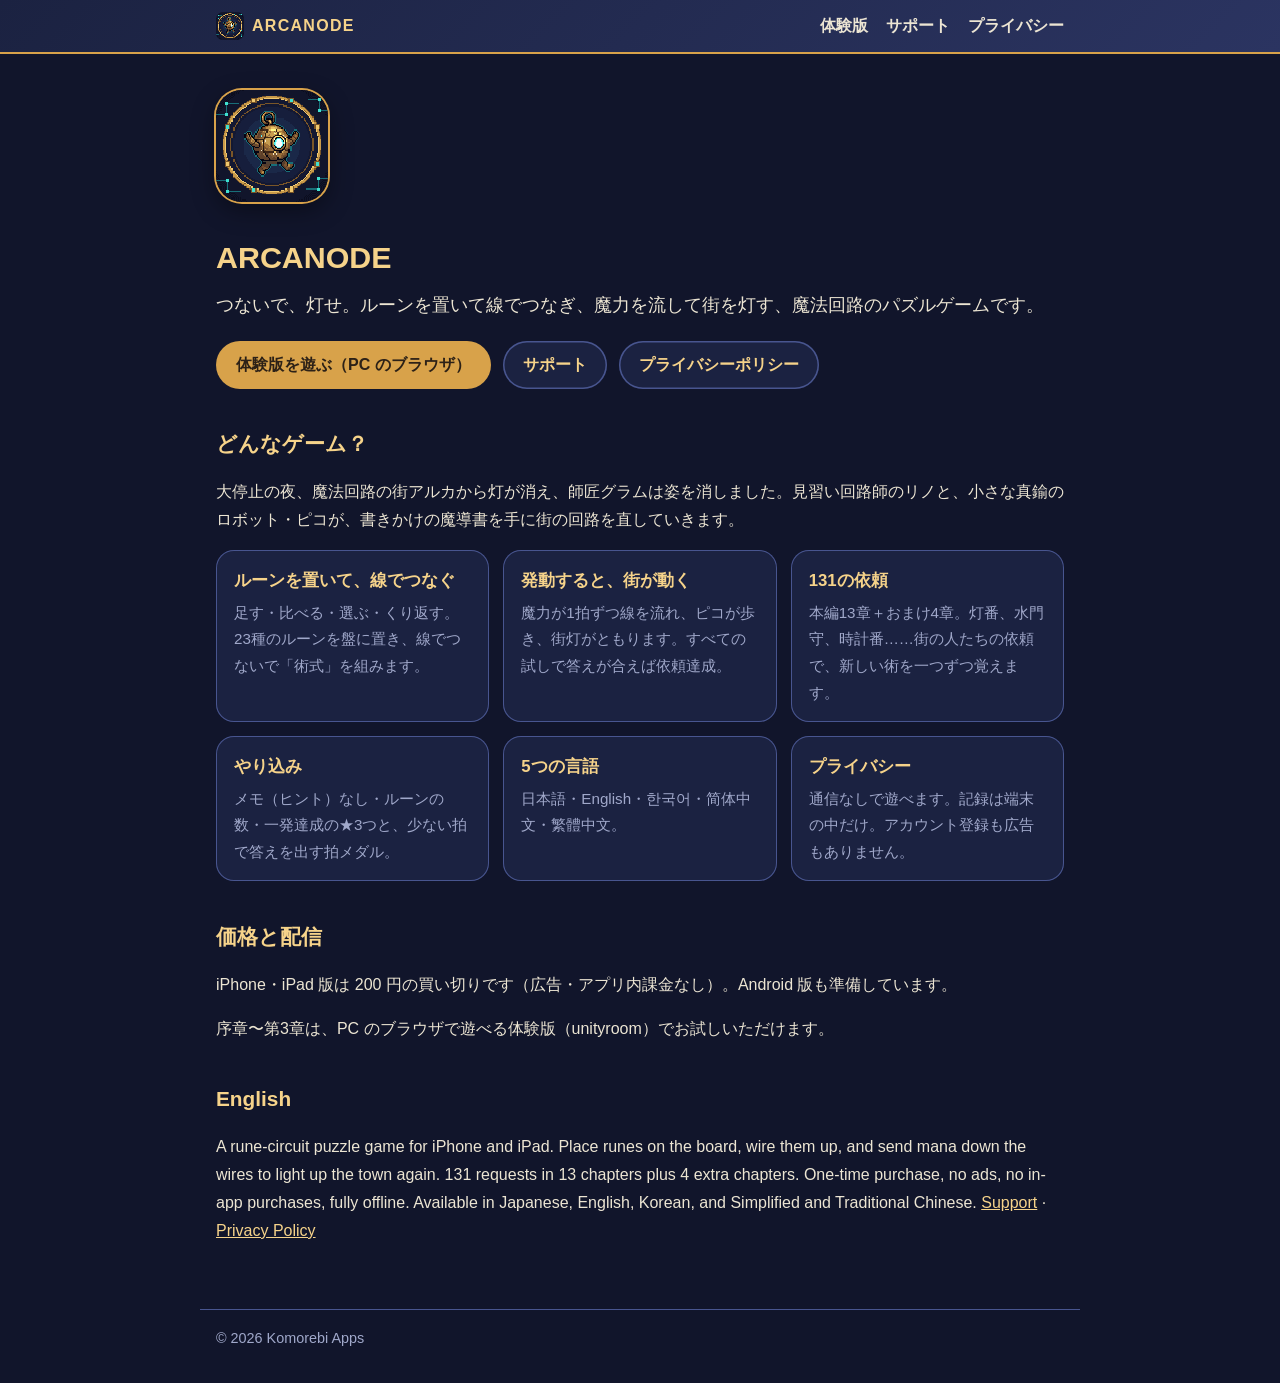
==== index.html @ fc952604 "ARCANODE の紹介・サポート・プライバシーポリシーのページ Co-Authored-By: Claude Opus 5.5 <noreply@anthropic.com> Claude-Sess" ====
<!doctype html>
<html lang="ja">
<head>
<meta charset="utf-8">
<meta name="viewport" content="width=device-width, initial-scale=1">
<title>ARCANODE（アルカノード）- つないで、灯せ。魔法回路パズル</title>
<meta name="description" content="ルーンを置いて線でつなぎ、魔力を流して街を灯す、魔法回路のパズルゲーム。iPhone・iPad 版と、PC のブラウザで遊べる体験版。">
<link rel="icon" href="icon.png">
<link rel="stylesheet" href="site.css">
</head>
<body>
<header class="top-bar">
  <nav>
    <a class="brand" href="./"><img src="icon.png" alt="">ARCANODE</a>
    <a href="https://unityroom.com/games/arcanode">体験版</a>
    <a href="support/">サポート</a>
    <a href="privacy/">プライバシー</a>
  </nav>
</header>
<main>
<section class="hero">
  <img class="icon" src="icon.png" alt="ARCANODE のアイコン">
  <div>
    <h1>ARCANODE</h1>
    <p class="lead">つないで、灯せ。ルーンを置いて線でつなぎ、魔力を流して街を灯す、魔法回路のパズルゲームです。</p>
  </div>
</section>
<div class="buttons">
  <a class="button" href="https://unityroom.com/games/arcanode">体験版を遊ぶ（PC のブラウザ）</a>
  <a class="button secondary" href="support/">サポート</a>
  <a class="button secondary" href="privacy/">プライバシーポリシー</a>
</div>

<h2>どんなゲーム？</h2>
<p>大停止の夜、魔法回路の街アルカから灯が消え、師匠グラムは姿を消しました。見習い回路師のリノと、小さな真鍮のロボット・ピコが、書きかけの魔導書を手に街の回路を直していきます。</p>
<div class="cards">
  <div class="card"><h3>ルーンを置いて、線でつなぐ</h3><p>足す・比べる・選ぶ・くり返す。23種のルーンを盤に置き、線でつないで「術式」を組みます。</p></div>
  <div class="card"><h3>発動すると、街が動く</h3><p>魔力が1拍ずつ線を流れ、ピコが歩き、街灯がともります。すべての試しで答えが合えば依頼達成。</p></div>
  <div class="card"><h3>131の依頼</h3><p>本編13章＋おまけ4章。灯番、水門守、時計番……街の人たちの依頼で、新しい術を一つずつ覚えます。</p></div>
  <div class="card"><h3>やり込み</h3><p>メモ（ヒント）なし・ルーンの数・一発達成の★3つと、少ない拍で答えを出す拍メダル。</p></div>
  <div class="card"><h3>5つの言語</h3><p>日本語・English・한국어・简体中文・繁體中文。</p></div>
  <div class="card"><h3>プライバシー</h3><p>通信なしで遊べます。記録は端末の中だけ。アカウント登録も広告もありません。</p></div>
</div>

<h2>価格と配信</h2>
<p>iPhone・iPad 版は 200 円の買い切りです（広告・アプリ内課金なし）。Android 版も準備しています。</p>
<p>序章〜第3章は、PC のブラウザで遊べる体験版（unityroom）でお試しいただけます。</p>

<h2 lang="en">English</h2>
<p lang="en">A rune-circuit puzzle game for iPhone and iPad. Place runes on the board, wire them up, and send mana down the wires to light up the town again. 131 requests in 13 chapters plus 4 extra chapters. One-time purchase, no ads, no in-app purchases, fully offline. Available in Japanese, English, Korean, and Simplified and Traditional Chinese. <a href="support/">Support</a> · <a href="privacy/en.html">Privacy Policy</a></p>
</main>
<footer>© 2026 Komorebi Apps</footer>
</body>
</html>
---- site.css ----
/* 公開ページ（紹介・サポート・プライバシーポリシー）の共通スタイル。色はゲームの夜と真鍮の色に合わせる */
:root {
  --accent: #f6d38a;
  --grad-a: #1b2241;
  --grad-b: #2b3461;
  --brass: #d8a24a;
  --text: #ece5d3;
  --secondary: #a0a8ca;
  --bg: #11152b;
  --card: #1b2241;
  --line: #48558f;
  color-scheme: dark;
}

* {
  box-sizing: border-box;
}
body {
  margin: 0;
  font-family:
    -apple-system, BlinkMacSystemFont, "Hiragino Sans",
    "Hiragino Kaku Gothic ProN", "Segoe UI", "Yu Gothic UI", Meiryo, sans-serif;
  line-height: 1.75;
  color: var(--text);
  background: var(--bg);
}
a {
  color: var(--accent);
}

.top-bar {
  background: linear-gradient(135deg, var(--grad-a), var(--grad-b));
  border-bottom: 2px solid var(--brass);
  color: var(--text);
}
.top-bar nav {
  max-width: 880px;
  margin: 0 auto;
  padding: 12px 16px;
  display: flex;
  gap: 18px;
  flex-wrap: wrap;
  align-items: center;
}
.top-bar a {
  color: var(--text);
  text-decoration: none;
  font-weight: 600;
}
.top-bar .brand {
  margin-right: auto;
  display: flex;
  align-items: center;
  gap: 8px;
  color: var(--accent);
  letter-spacing: 0.08em;
}
.top-bar .brand img {
  width: 28px;
  height: 28px;
  border-radius: 7px;
  image-rendering: pixelated;
}

main {
  max-width: 880px;
  margin: 0 auto;
  padding: 24px 16px 48px;
}
h1 {
  font-size: 1.9rem;
  line-height: 1.3;
  margin: 0.4em 0;
  color: var(--accent);
}
h2 {
  font-size: 1.3rem;
  margin: 1.8em 0 0.5em;
  color: var(--accent);
}
p,
li {
  color: var(--text);
}
.muted {
  color: var(--secondary);
}

.hero {
  display: flex;
  gap: 24px;
  align-items: center;
  flex-wrap: wrap;
  margin: 12px 0 8px;
}
.hero img.icon {
  width: 112px;
  height: 112px;
  border-radius: 26px;
  image-rendering: pixelated;
  box-shadow: 0 0 0 2px var(--brass), 0 8px 24px rgb(0 0 0 / 0.4);
}
.hero .lead {
  font-size: 1.1rem;
  margin: 0;
}

.buttons {
  display: flex;
  gap: 12px;
  flex-wrap: wrap;
  margin: 20px 0;
}
.button {
  display: inline-block;
  padding: 10px 20px;
  border-radius: 99px;
  font-weight: 700;
  text-decoration: none;
  background: var(--brass);
  color: #2c2117;
}
.button.secondary {
  background: var(--card);
  color: var(--accent);
  box-shadow: inset 0 0 0 1.5px var(--line);
}

.cards {
  display: grid;
  grid-template-columns: repeat(auto-fit, minmax(240px, 1fr));
  gap: 14px;
}
.card {
  background: var(--card);
  border-radius: 18px;
  padding: 16px 18px;
  box-shadow: inset 0 0 0 1px var(--line);
}
.card h3 {
  margin: 0 0 4px;
  font-size: 1.05rem;
  color: var(--accent);
}
.card p {
  margin: 0;
  color: var(--secondary);
  font-size: 0.95rem;
}

.shots {
  display: flex;
  gap: 14px;
  overflow-x: auto;
  padding: 8px 0 12px;
}
.shots img {
  height: 420px;
  border-radius: 24px;
  box-shadow: 0 6px 20px rgb(0 0 0 / 0.4);
  flex: none;
}

.faq dt {
  font-weight: 700;
  margin-top: 1.2em;
}
.faq dd {
  margin: 0.2em 0 0;
  color: var(--secondary);
}

footer {
  max-width: 880px;
  margin: 0 auto;
  padding: 16px 16px 32px;
  color: var(--secondary);
  font-size: 0.9rem;
  border-top: 1px solid var(--line);
}

@media (max-width: 600px) {
  h1 {
    font-size: 1.5rem;
  }
  .hero img.icon {
    width: 84px;
    height: 84px;
    border-radius: 20px;
  }
  .shots img {
    height: 340px;
  }
}
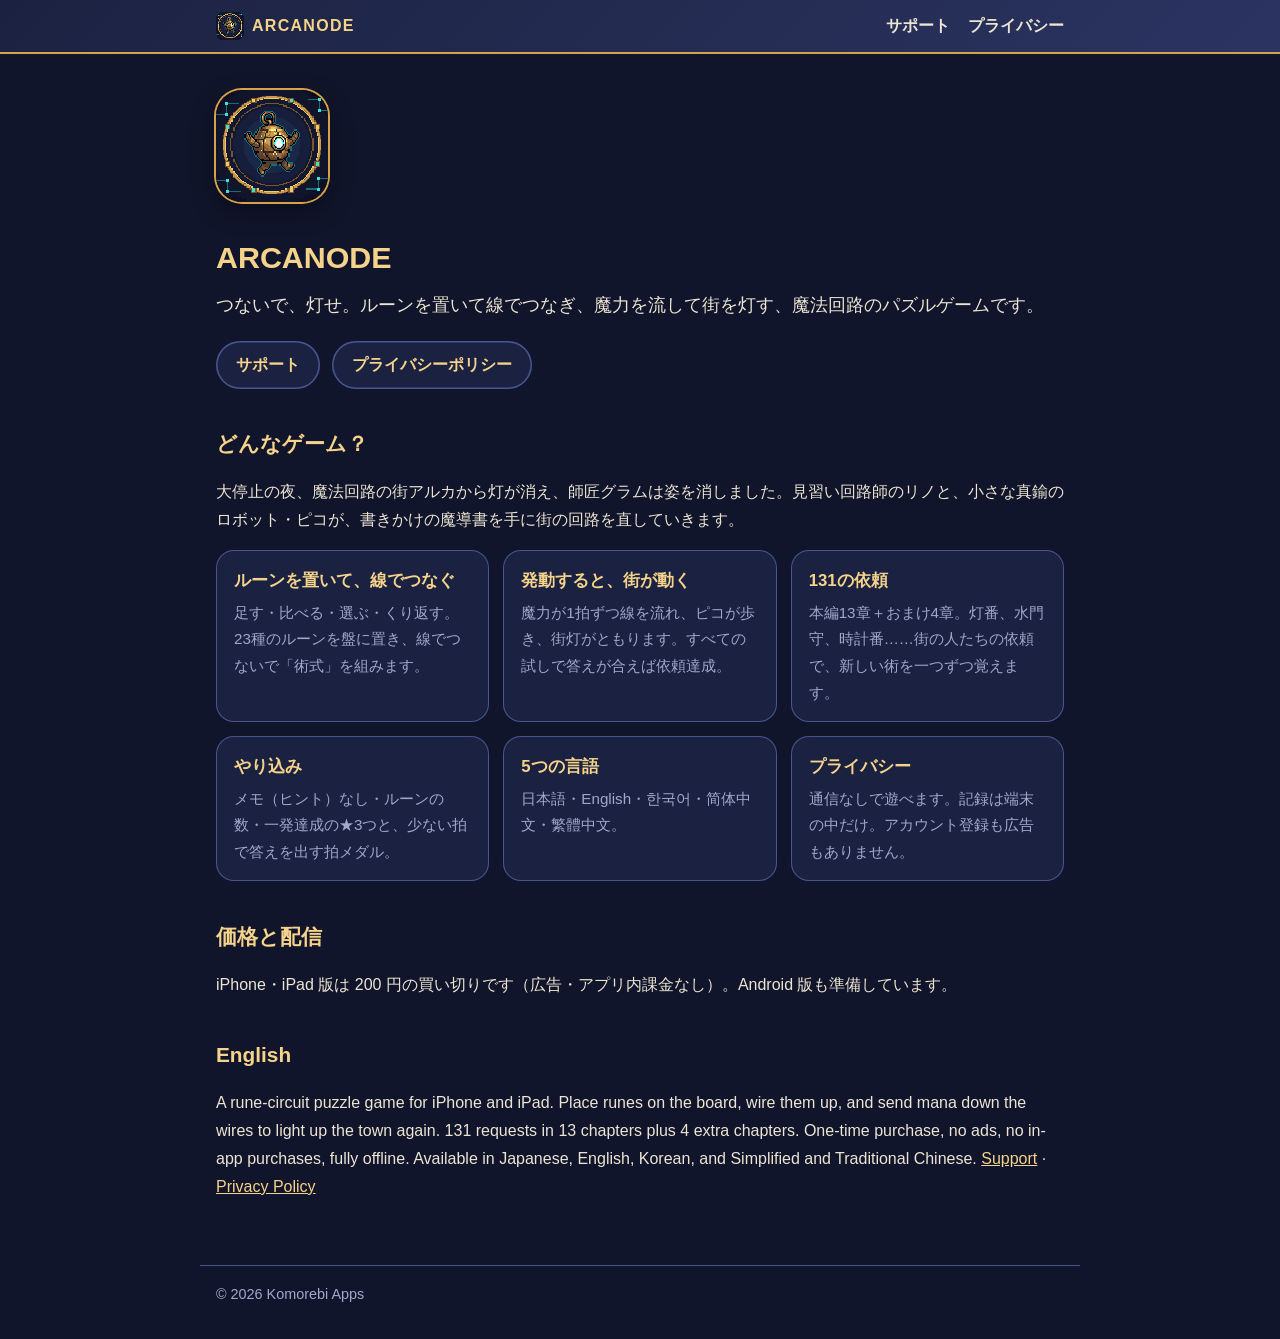
==== commit 847723bd: "体験版の公開まで unityroom へのリンクを外す Co-Authored-By: Claude Opus 5.5 <noreply@anthropic.com> Claude-Session: " ====
--- a/index.html
+++ b/index.html
@@ -4,7 +4,7 @@
 <meta charset="utf-8">
 <meta name="viewport" content="width=device-width, initial-scale=1">
 <title>ARCANODE（アルカノード）- つないで、灯せ。魔法回路パズル</title>
-<meta name="description" content="ルーンを置いて線でつなぎ、魔力を流して街を灯す、魔法回路のパズルゲーム。iPhone・iPad 版と、PC のブラウザで遊べる体験版。">
+<meta name="description" content="ルーンを置いて線でつなぎ、魔力を流して街を灯す、魔法回路のパズルゲーム。iPhone・iPad 版。">
 <link rel="icon" href="icon.png">
 <link rel="stylesheet" href="site.css">
 </head>
@@ -12,7 +12,6 @@
 <header class="top-bar">
   <nav>
     <a class="brand" href="./"><img src="icon.png" alt="">ARCANODE</a>
-    <a href="https://unityroom.com/games/arcanode">体験版</a>
     <a href="support/">サポート</a>
     <a href="privacy/">プライバシー</a>
   </nav>
@@ -26,7 +25,6 @@
   </div>
 </section>
 <div class="buttons">
-  <a class="button" href="https://unityroom.com/games/arcanode">体験版を遊ぶ（PC のブラウザ）</a>
   <a class="button secondary" href="support/">サポート</a>
   <a class="button secondary" href="privacy/">プライバシーポリシー</a>
 </div>
@@ -44,7 +42,6 @@
 
 <h2>価格と配信</h2>
 <p>iPhone・iPad 版は 200 円の買い切りです（広告・アプリ内課金なし）。Android 版も準備しています。</p>
-<p>序章〜第3章は、PC のブラウザで遊べる体験版（unityroom）でお試しいただけます。</p>
 
 <h2 lang="en">English</h2>
 <p lang="en">A rune-circuit puzzle game for iPhone and iPad. Place runes on the board, wire them up, and send mana down the wires to light up the town again. 131 requests in 13 chapters plus 4 extra chapters. One-time purchase, no ads, no in-app purchases, fully offline. Available in Japanese, English, Korean, and Simplified and Traditional Chinese. <a href="support/">Support</a> · <a href="privacy/en.html">Privacy Policy</a></p>
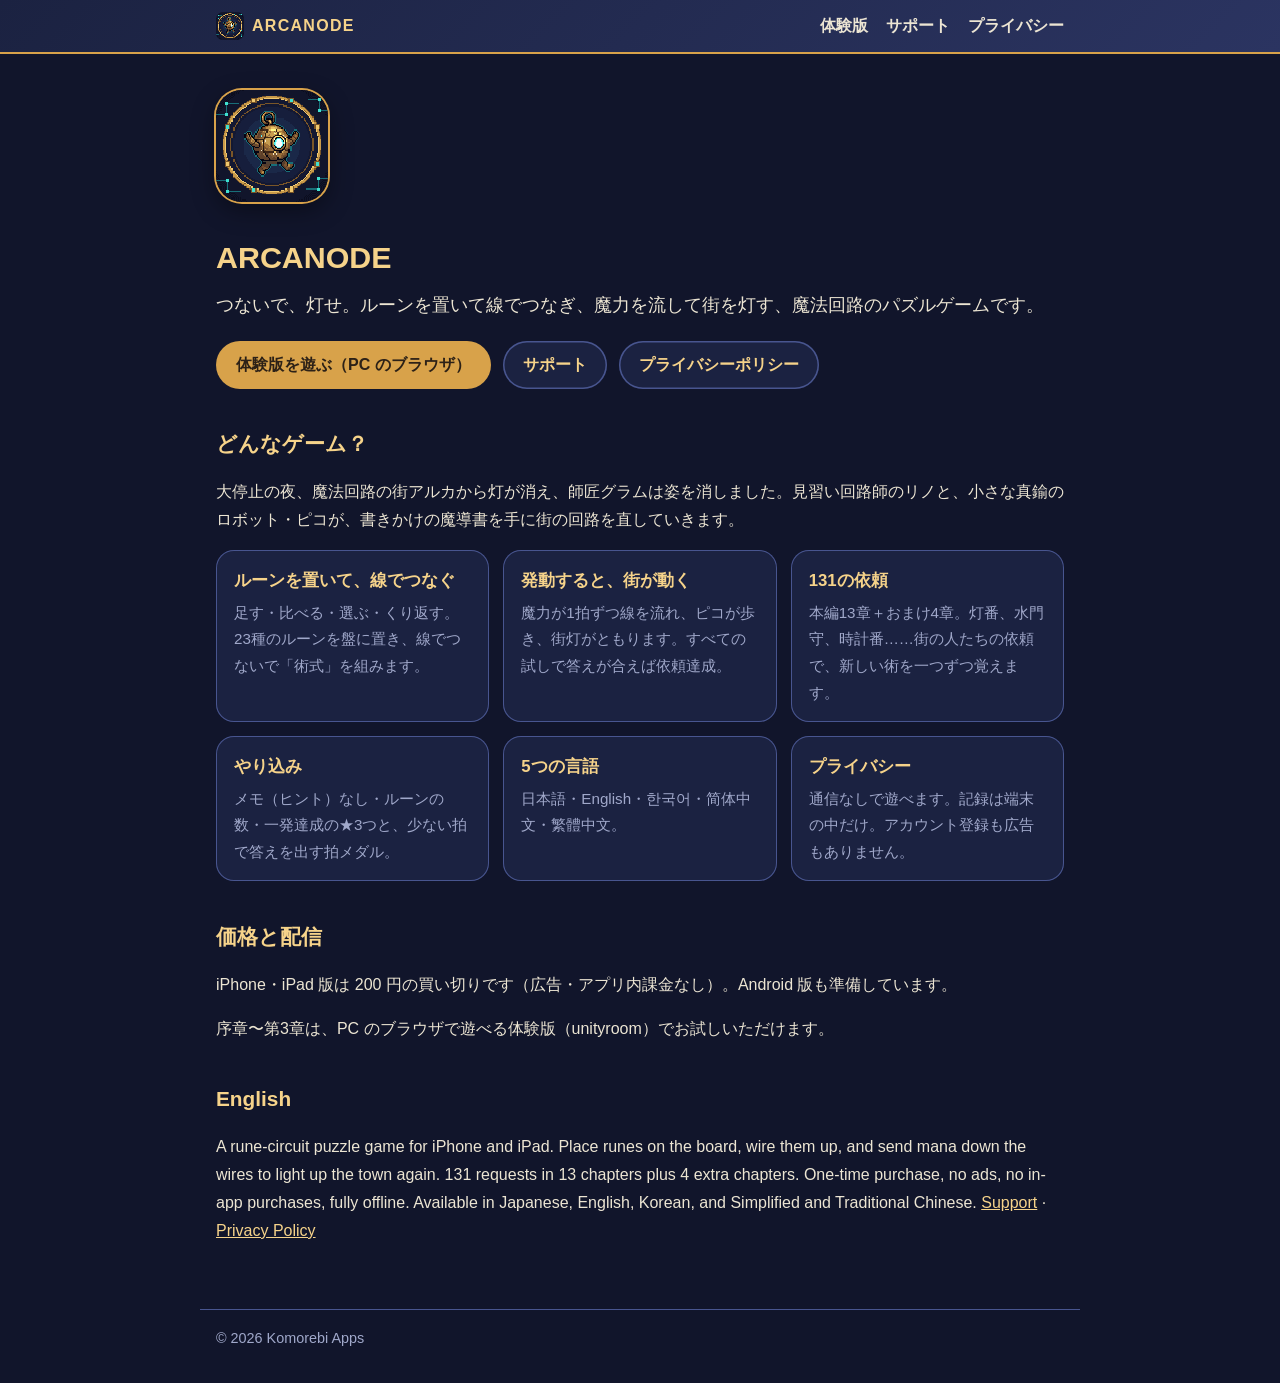
==== commit 9e3d1b0e: "unityroom の体験版を公開したのでリンクを戻す Co-Authored-By: Claude Opus 5.5 <noreply@anthropic.com> Claude-Session: " ====
--- a/index.html
+++ b/index.html
@@ -4,7 +4,7 @@
 <meta charset="utf-8">
 <meta name="viewport" content="width=device-width, initial-scale=1">
 <title>ARCANODE（アルカノード）- つないで、灯せ。魔法回路パズル</title>
-<meta name="description" content="ルーンを置いて線でつなぎ、魔力を流して街を灯す、魔法回路のパズルゲーム。iPhone・iPad 版。">
+<meta name="description" content="ルーンを置いて線でつなぎ、魔力を流して街を灯す、魔法回路のパズルゲーム。iPhone・iPad 版と、PC のブラウザで遊べる体験版。">
 <link rel="icon" href="icon.png">
 <link rel="stylesheet" href="site.css">
 </head>
@@ -12,6 +12,7 @@
 <header class="top-bar">
   <nav>
     <a class="brand" href="./"><img src="icon.png" alt="">ARCANODE</a>
+    <a href="https://unityroom.com/games/arcanode">体験版</a>
     <a href="support/">サポート</a>
     <a href="privacy/">プライバシー</a>
   </nav>
@@ -25,6 +26,7 @@
   </div>
 </section>
 <div class="buttons">
+  <a class="button" href="https://unityroom.com/games/arcanode">体験版を遊ぶ（PC のブラウザ）</a>
   <a class="button secondary" href="support/">サポート</a>
   <a class="button secondary" href="privacy/">プライバシーポリシー</a>
 </div>
@@ -42,6 +44,7 @@
 
 <h2>価格と配信</h2>
 <p>iPhone・iPad 版は 200 円の買い切りです（広告・アプリ内課金なし）。Android 版も準備しています。</p>
+<p>序章〜第3章は、PC のブラウザで遊べる体験版（unityroom）でお試しいただけます。</p>
 
 <h2 lang="en">English</h2>
 <p lang="en">A rune-circuit puzzle game for iPhone and iPad. Place runes on the board, wire them up, and send mana down the wires to light up the town again. 131 requests in 13 chapters plus 4 extra chapters. One-time purchase, no ads, no in-app purchases, fully offline. Available in Japanese, English, Korean, and Simplified and Traditional Chinese. <a href="support/">Support</a> · <a href="privacy/en.html">Privacy Policy</a></p>
